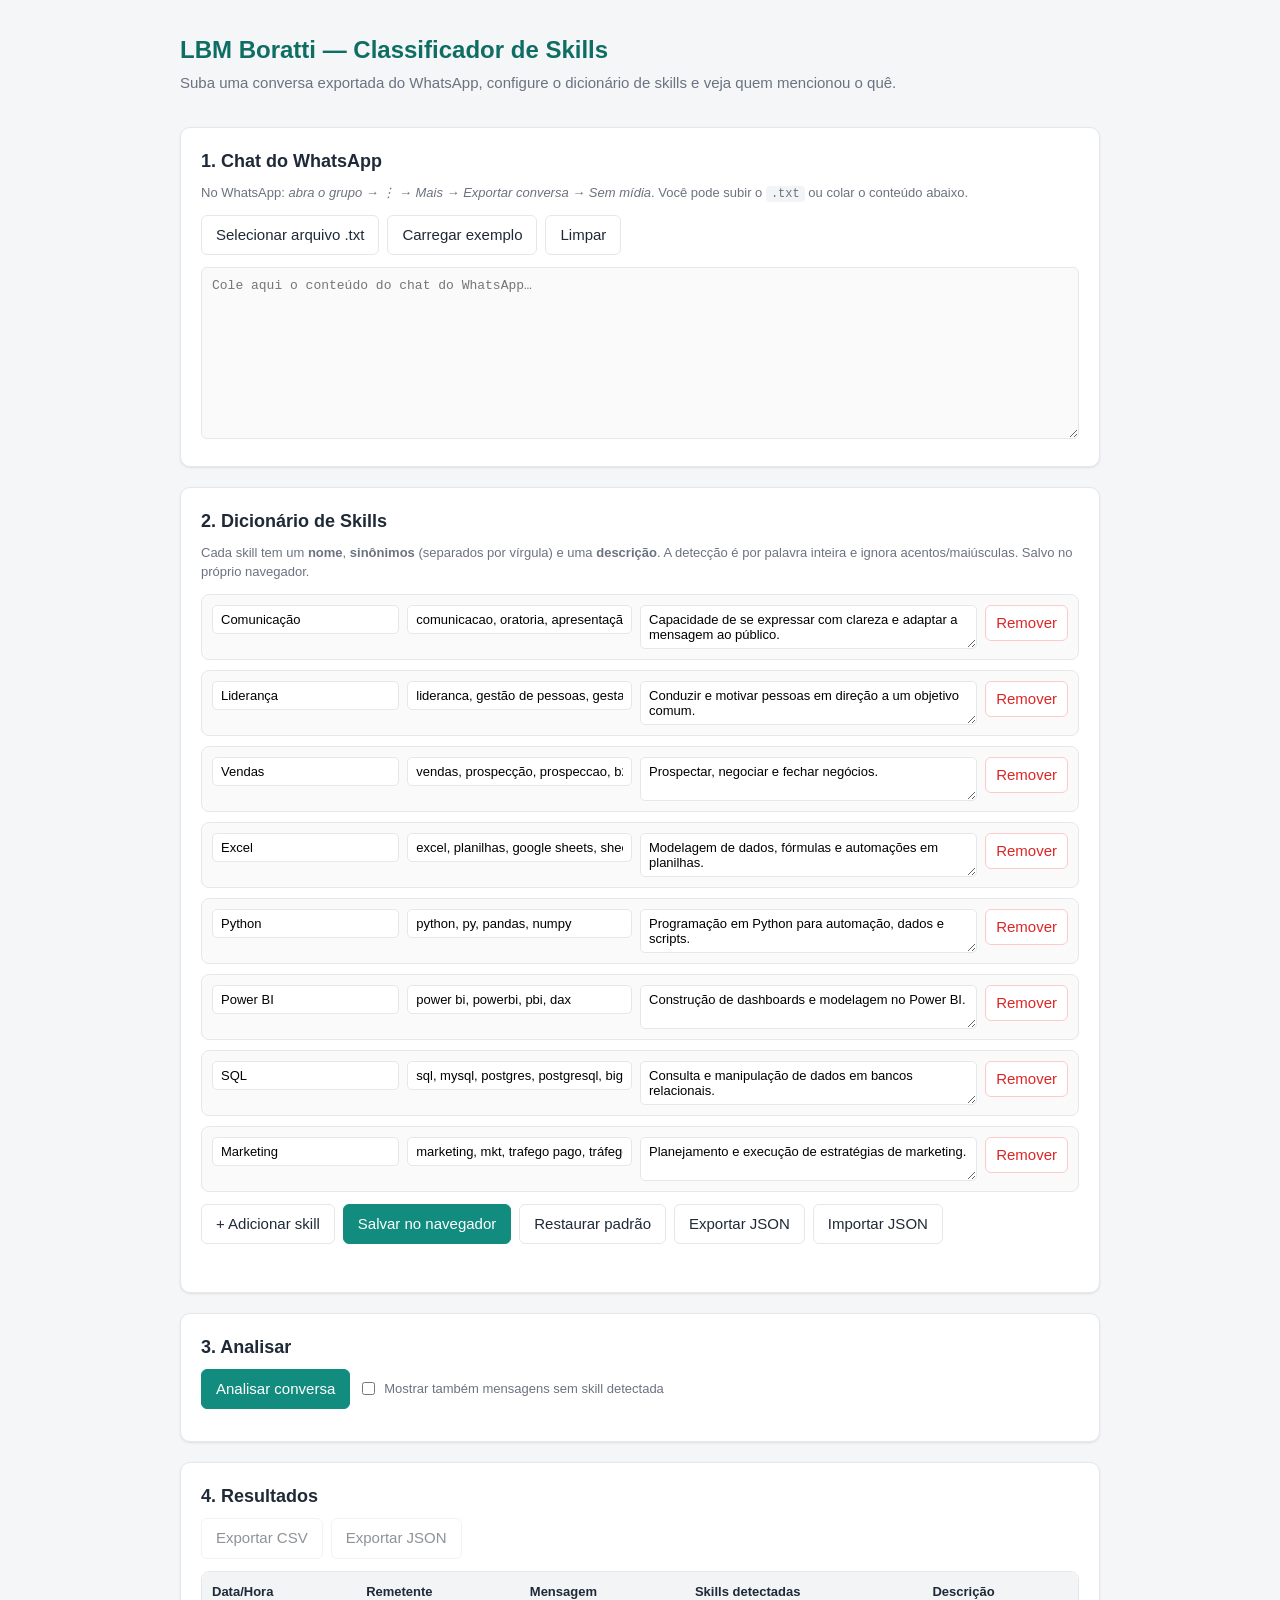
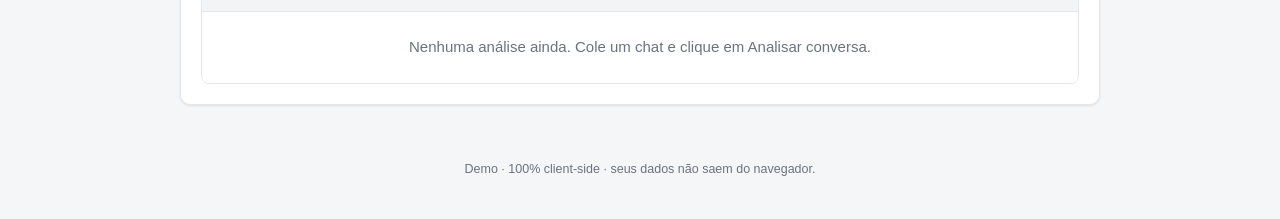
==== index.html @ a85be0c1 "Add demo do classificador de skills para conversas do WhatsApp App web 100% client-side (HTML/CSS/JS" ====
<!doctype html>
<html lang="pt-br">
<head>
  <meta charset="utf-8" />
  <meta name="viewport" content="width=device-width, initial-scale=1" />
  <title>LBM Boratti — Classificador de Skills</title>
  <link rel="stylesheet" href="styles.css" />
</head>
<body>
  <header class="site-header">
    <h1>LBM Boratti — Classificador de Skills</h1>
    <p class="subtitle">
      Suba uma conversa exportada do WhatsApp, configure o dicionário de skills
      e veja quem mencionou o quê.
    </p>
  </header>

  <main>
    <section class="card">
      <h2>1. Chat do WhatsApp</h2>
      <p class="hint">
        No WhatsApp: <em>abra o grupo → ⋮ → Mais → Exportar conversa → Sem
        mídia</em>. Você pode subir o <code>.txt</code> ou colar o conteúdo
        abaixo.
      </p>
      <div class="row">
        <label class="file-input">
          <input type="file" id="chat-file" accept=".txt,text/plain" />
          <span>Selecionar arquivo .txt</span>
        </label>
        <button type="button" id="chat-sample" class="btn-secondary">
          Carregar exemplo
        </button>
        <button type="button" id="chat-clear" class="btn-secondary">
          Limpar
        </button>
      </div>
      <textarea
        id="chat-text"
        rows="10"
        placeholder="Cole aqui o conteúdo do chat do WhatsApp…"
      ></textarea>
    </section>

    <section class="card">
      <h2>2. Dicionário de Skills</h2>
      <p class="hint">
        Cada skill tem um <strong>nome</strong>, <strong>sinônimos</strong>
        (separados por vírgula) e uma <strong>descrição</strong>. A detecção é
        por palavra inteira e ignora acentos/maiúsculas. Salvo no próprio
        navegador.
      </p>
      <div id="skills-editor"></div>
      <div class="row">
        <button type="button" id="skill-add">+ Adicionar skill</button>
        <button type="button" id="skill-save" class="btn-primary">
          Salvar no navegador
        </button>
        <button type="button" id="skill-reset" class="btn-secondary">
          Restaurar padrão
        </button>
        <button type="button" id="skill-export" class="btn-secondary">
          Exportar JSON
        </button>
        <label class="file-input btn-secondary">
          <input type="file" id="skill-import" accept=".json,application/json" />
          <span>Importar JSON</span>
        </label>
      </div>
      <p id="skills-status" class="status" role="status"></p>
    </section>

    <section class="card">
      <h2>3. Analisar</h2>
      <div class="row">
        <button type="button" id="analyze" class="btn-primary">
          Analisar conversa
        </button>
        <label class="checkbox">
          <input type="checkbox" id="show-all" />
          Mostrar também mensagens sem skill detectada
        </label>
      </div>
      <div id="summary" class="summary"></div>
    </section>

    <section class="card">
      <h2>4. Resultados</h2>
      <div class="row">
        <button type="button" id="export-csv" class="btn-secondary" disabled>
          Exportar CSV
        </button>
        <button type="button" id="export-json" class="btn-secondary" disabled>
          Exportar JSON
        </button>
      </div>
      <div class="table-wrap">
        <table id="results-table">
          <thead>
            <tr>
              <th>Data/Hora</th>
              <th>Remetente</th>
              <th>Mensagem</th>
              <th>Skills detectadas</th>
              <th>Descrição</th>
            </tr>
          </thead>
          <tbody></tbody>
        </table>
        <p id="results-empty" class="empty">
          Nenhuma análise ainda. Cole um chat e clique em <em>Analisar
          conversa</em>.
        </p>
      </div>
    </section>
  </main>

  <footer class="site-footer">
    <small>Demo · 100% client-side · seus dados não saem do navegador.</small>
  </footer>

  <script src="app.js"></script>
</body>
</html>
---- styles.css ----
:root {
  --bg: #f4f6f8;
  --card: #ffffff;
  --text: #1f2937;
  --muted: #6b7280;
  --border: #e5e7eb;
  --primary: #128c7e;
  --primary-dark: #0f6e63;
  --accent: #25d366;
  --danger: #dc2626;
  --skill-bg: #e8f7f4;
  --skill-fg: #0f6e63;
  --shadow: 0 1px 3px rgba(0, 0, 0, 0.06), 0 1px 2px rgba(0, 0, 0, 0.04);
}

* {
  box-sizing: border-box;
}

html,
body {
  margin: 0;
  padding: 0;
  background: var(--bg);
  color: var(--text);
  font-family: -apple-system, BlinkMacSystemFont, "Segoe UI", Roboto, Helvetica,
    Arial, sans-serif;
  font-size: 15px;
  line-height: 1.5;
}

.site-header,
main,
.site-footer {
  max-width: 960px;
  margin: 0 auto;
  padding: 16px 20px;
}

.site-header {
  padding-top: 32px;
}

.site-header h1 {
  margin: 0 0 4px;
  font-size: 24px;
  color: var(--primary-dark);
}

.subtitle {
  margin: 0;
  color: var(--muted);
}

.card {
  background: var(--card);
  border: 1px solid var(--border);
  border-radius: 10px;
  box-shadow: var(--shadow);
  padding: 20px;
  margin-bottom: 20px;
}

.card h2 {
  margin: 0 0 8px;
  font-size: 18px;
}

.hint {
  color: var(--muted);
  font-size: 13px;
  margin: 0 0 12px;
}

.hint code {
  background: #f3f4f6;
  padding: 1px 5px;
  border-radius: 4px;
  font-size: 12px;
}

.row {
  display: flex;
  flex-wrap: wrap;
  gap: 8px;
  align-items: center;
  margin-bottom: 12px;
}

textarea {
  width: 100%;
  resize: vertical;
  font-family: ui-monospace, SFMono-Regular, Menlo, Consolas, monospace;
  font-size: 13px;
  padding: 10px;
  border: 1px solid var(--border);
  border-radius: 6px;
  background: #fafafa;
}

textarea:focus,
input[type="text"]:focus {
  outline: 2px solid var(--primary);
  outline-offset: -1px;
  border-color: transparent;
  background: #fff;
}

button,
.file-input {
  font: inherit;
  padding: 8px 14px;
  border: 1px solid var(--border);
  background: #fff;
  color: var(--text);
  border-radius: 6px;
  cursor: pointer;
  transition: background 0.15s, border-color 0.15s;
}

button:hover,
.file-input:hover {
  background: #f3f4f6;
}

button:disabled {
  opacity: 0.5;
  cursor: not-allowed;
}

.btn-primary {
  background: var(--primary);
  border-color: var(--primary);
  color: #fff;
}

.btn-primary:hover {
  background: var(--primary-dark);
  border-color: var(--primary-dark);
}

.btn-secondary {
  background: #fff;
}

.file-input {
  display: inline-flex;
  align-items: center;
  position: relative;
}

.file-input input[type="file"] {
  position: absolute;
  inset: 0;
  opacity: 0;
  cursor: pointer;
}

.checkbox {
  display: inline-flex;
  align-items: center;
  gap: 6px;
  color: var(--muted);
  font-size: 13px;
  cursor: pointer;
}

.status {
  margin: 8px 0 0;
  min-height: 1.2em;
  font-size: 13px;
  color: var(--primary-dark);
}

.summary {
  margin-top: 10px;
  display: flex;
  flex-wrap: wrap;
  gap: 16px;
  color: var(--muted);
  font-size: 14px;
}

.summary strong {
  color: var(--text);
}

#skills-editor {
  display: grid;
  gap: 10px;
  margin-bottom: 12px;
}

.skill-item {
  display: grid;
  grid-template-columns: 1fr 1.2fr 1.8fr auto;
  gap: 8px;
  align-items: start;
  border: 1px solid var(--border);
  border-radius: 8px;
  padding: 10px;
  background: #fafafa;
}

.skill-item input,
.skill-item textarea {
  width: 100%;
  padding: 6px 8px;
  border: 1px solid var(--border);
  border-radius: 5px;
  font-size: 13px;
  background: #fff;
}

.skill-item textarea {
  min-height: 36px;
  font-family: inherit;
}

.skill-item .skill-remove {
  background: #fff;
  border-color: #fecaca;
  color: var(--danger);
  padding: 6px 10px;
}

.skill-item .skill-remove:hover {
  background: #fef2f2;
}

@media (max-width: 720px) {
  .skill-item {
    grid-template-columns: 1fr;
  }
}

.table-wrap {
  overflow-x: auto;
  border: 1px solid var(--border);
  border-radius: 8px;
}

table {
  width: 100%;
  border-collapse: collapse;
  background: #fff;
  font-size: 13px;
}

thead th {
  position: sticky;
  top: 0;
  background: #f3f4f6;
  text-align: left;
  padding: 10px;
  border-bottom: 1px solid var(--border);
  font-weight: 600;
  white-space: nowrap;
}

tbody td {
  padding: 10px;
  border-bottom: 1px solid var(--border);
  vertical-align: top;
  word-break: break-word;
}

tbody tr:last-child td {
  border-bottom: none;
}

tbody tr:hover {
  background: #fafafa;
}

td.col-datetime {
  white-space: nowrap;
  color: var(--muted);
  font-variant-numeric: tabular-nums;
}

td.col-sender {
  font-weight: 600;
  white-space: nowrap;
}

td.col-message {
  min-width: 200px;
  max-width: 320px;
}

td.col-skills {
  min-width: 140px;
}

.skill-badge {
  display: inline-block;
  background: var(--skill-bg);
  color: var(--skill-fg);
  padding: 2px 8px;
  margin: 2px 4px 2px 0;
  border-radius: 999px;
  font-size: 12px;
  font-weight: 500;
}

.empty {
  padding: 24px;
  text-align: center;
  color: var(--muted);
  margin: 0;
  background: #fff;
}

.site-footer {
  text-align: center;
  color: var(--muted);
  padding-bottom: 40px;
}
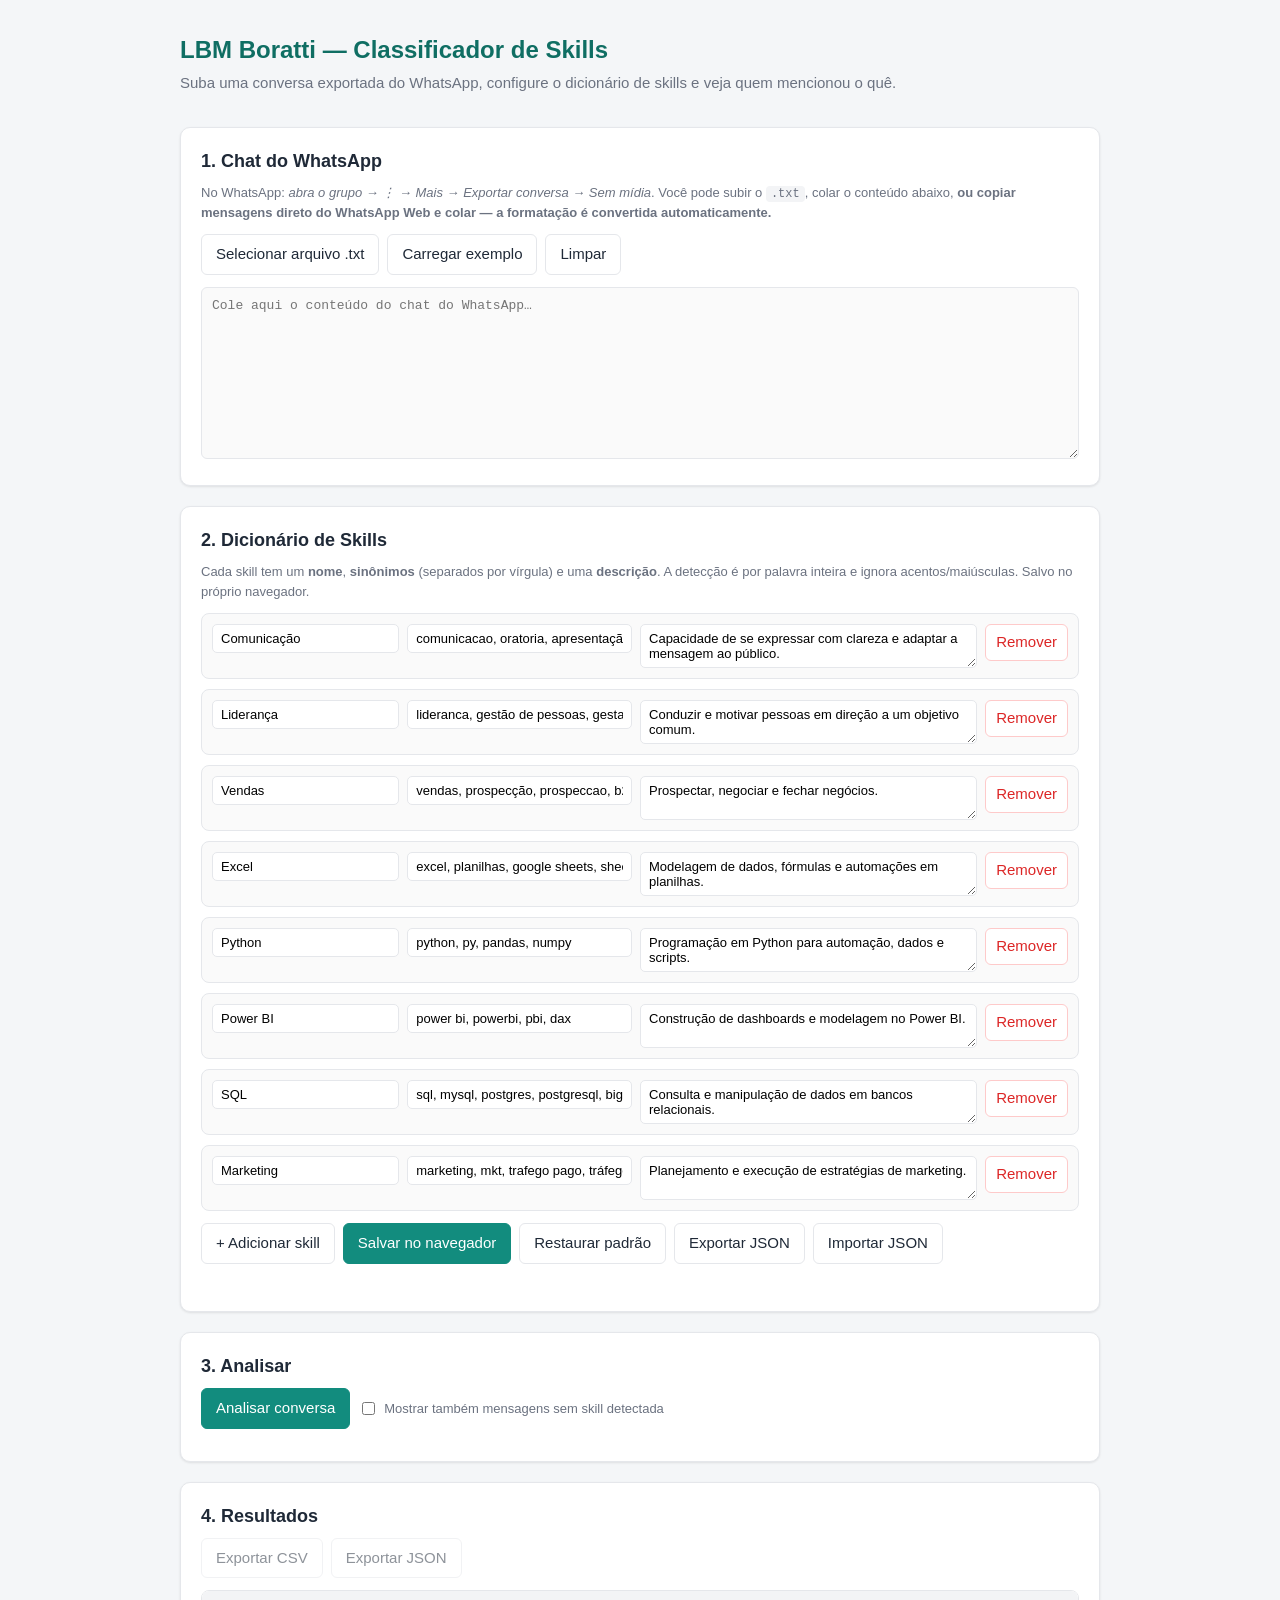
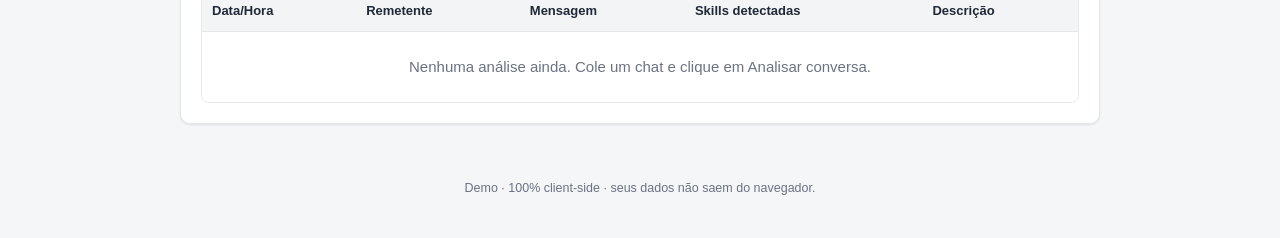
==== commit 09ab08a1: "Aceitar HTML do WhatsApp Web colado no textarea Interceptar o paste no #chat-text: se o clipboard tr" ====
--- a/index.html
+++ b/index.html
@@ -20,8 +20,9 @@
       <h2>1. Chat do WhatsApp</h2>
       <p class="hint">
         No WhatsApp: <em>abra o grupo → ⋮ → Mais → Exportar conversa → Sem
-        mídia</em>. Você pode subir o <code>.txt</code> ou colar o conteúdo
-        abaixo.
+        mídia</em>. Você pode subir o <code>.txt</code>, colar o conteúdo
+        abaixo, <strong>ou copiar mensagens direto do WhatsApp Web e colar — a
+        formatação é convertida automaticamente.</strong>
       </p>
       <div class="row">
         <label class="file-input">
